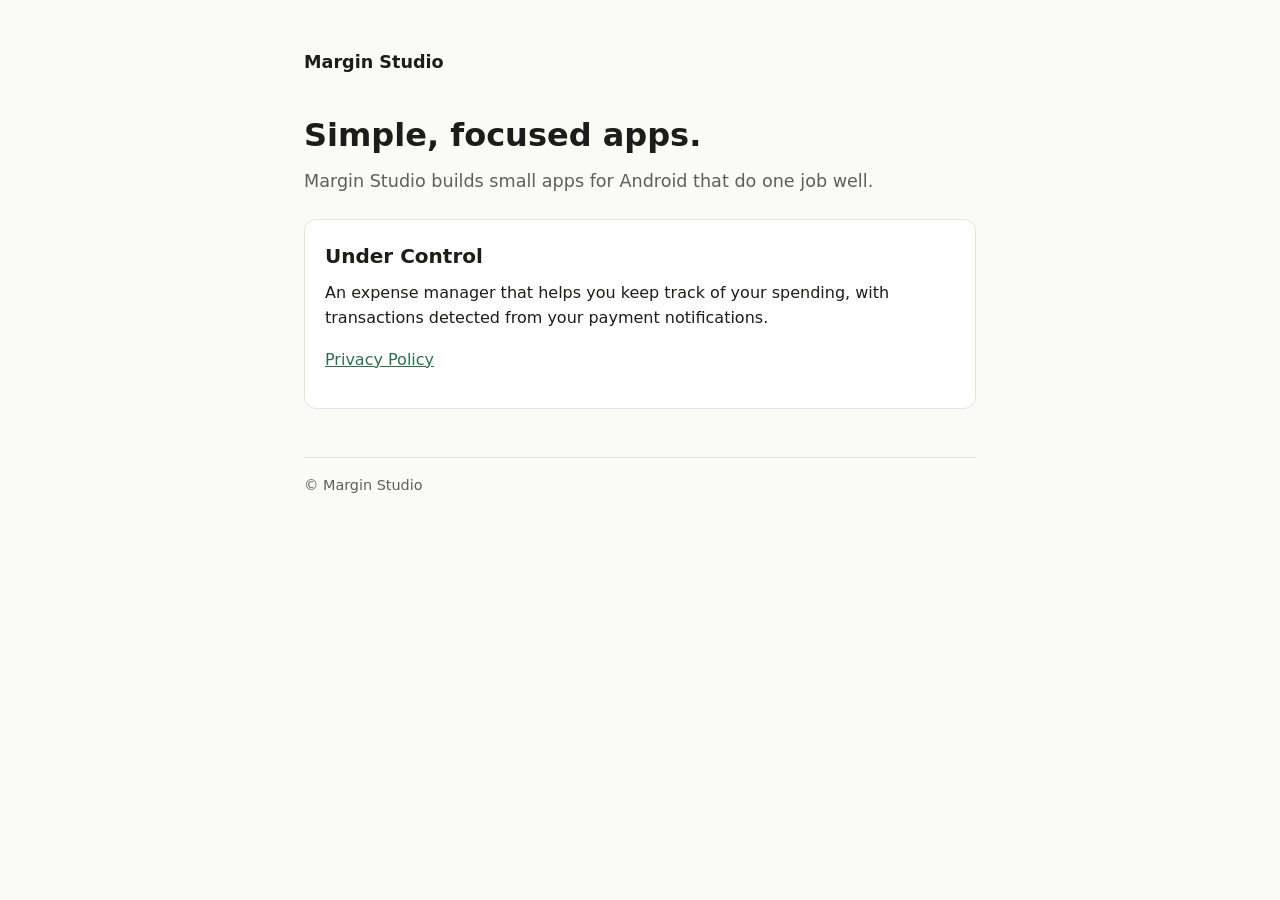
==== index.html @ 04290b34 "Add starter site: landing page and draft privacy placeholder Co-Authored-By: Claude Sonnet 5 <norepl" ====
<!DOCTYPE html>
<html lang="en">
<head>
  <meta charset="utf-8">
  <meta name="viewport" content="width=device-width, initial-scale=1">
  <title>Margin Studio</title>
  <meta name="description" content="Margin Studio builds simple, focused apps for Android.">
  <link rel="stylesheet" href="/style.css">
</head>
<body>
  <div class="wrap">
    <header>
      <a class="brand" href="/">Margin Studio</a>
    </header>

    <main>
      <h1>Simple, focused apps.</h1>
      <p class="lead">Margin Studio builds small apps for Android that do one job well.</p>

      <section class="card">
        <h2>Under Control</h2>
        <p>An expense manager that helps you keep track of your spending, with transactions detected from your payment notifications.</p>
        <p><a href="/undercontrol/privacy/">Privacy Policy</a></p>
      </section>
    </main>

    <footer>
      &copy; Margin Studio
    </footer>
  </div>
</body>
</html>
---- style.css ----
:root {
  --bg: #fafaf7;
  --surface: #ffffff;
  --text: #1c1c1a;
  --muted: #5f5f5a;
  --accent: #2f6f4f;
  --border: #e4e4de;
}

@media (prefers-color-scheme: dark) {
  :root {
    --bg: #121412;
    --surface: #1b1e1b;
    --text: #ececE6;
    --muted: #a3a39c;
    --accent: #7fc9a0;
    --border: #2b2f2b;
  }
}

* {
  box-sizing: border-box;
}

body {
  margin: 0;
  background: var(--bg);
  color: var(--text);
  font-family: system-ui, -apple-system, "Segoe UI", Roboto, sans-serif;
  line-height: 1.6;
}

.wrap {
  max-width: 44rem;
  margin: 0 auto;
  padding: 3rem 1rem 4rem;
}

header {
  margin-bottom: 2.5rem;
}

header a.brand {
  color: var(--text);
  font-weight: 700;
  font-size: 1.1rem;
  text-decoration: none;
}

h1 {
  font-size: 2rem;
  line-height: 1.2;
  margin: 0 0 0.75rem;
}

h2 {
  font-size: 1.25rem;
  margin: 2rem 0 0.5rem;
}

p {
  margin: 0 0 1rem;
}

a {
  color: var(--accent);
}

.lead {
  color: var(--muted);
  font-size: 1.1rem;
}

.card {
  background: var(--surface);
  border: 1px solid var(--border);
  border-radius: 12px;
  padding: 1.25rem;
  margin: 1.5rem 0;
}

.card h2 {
  margin-top: 0;
}

.notice {
  border-left: 4px solid var(--accent);
  background: var(--surface);
  padding: 0.75rem 1rem;
  border-radius: 0 8px 8px 0;
  margin: 1.5rem 0;
}

footer {
  margin-top: 3rem;
  padding-top: 1rem;
  border-top: 1px solid var(--border);
  color: var(--muted);
  font-size: 0.9rem;
}
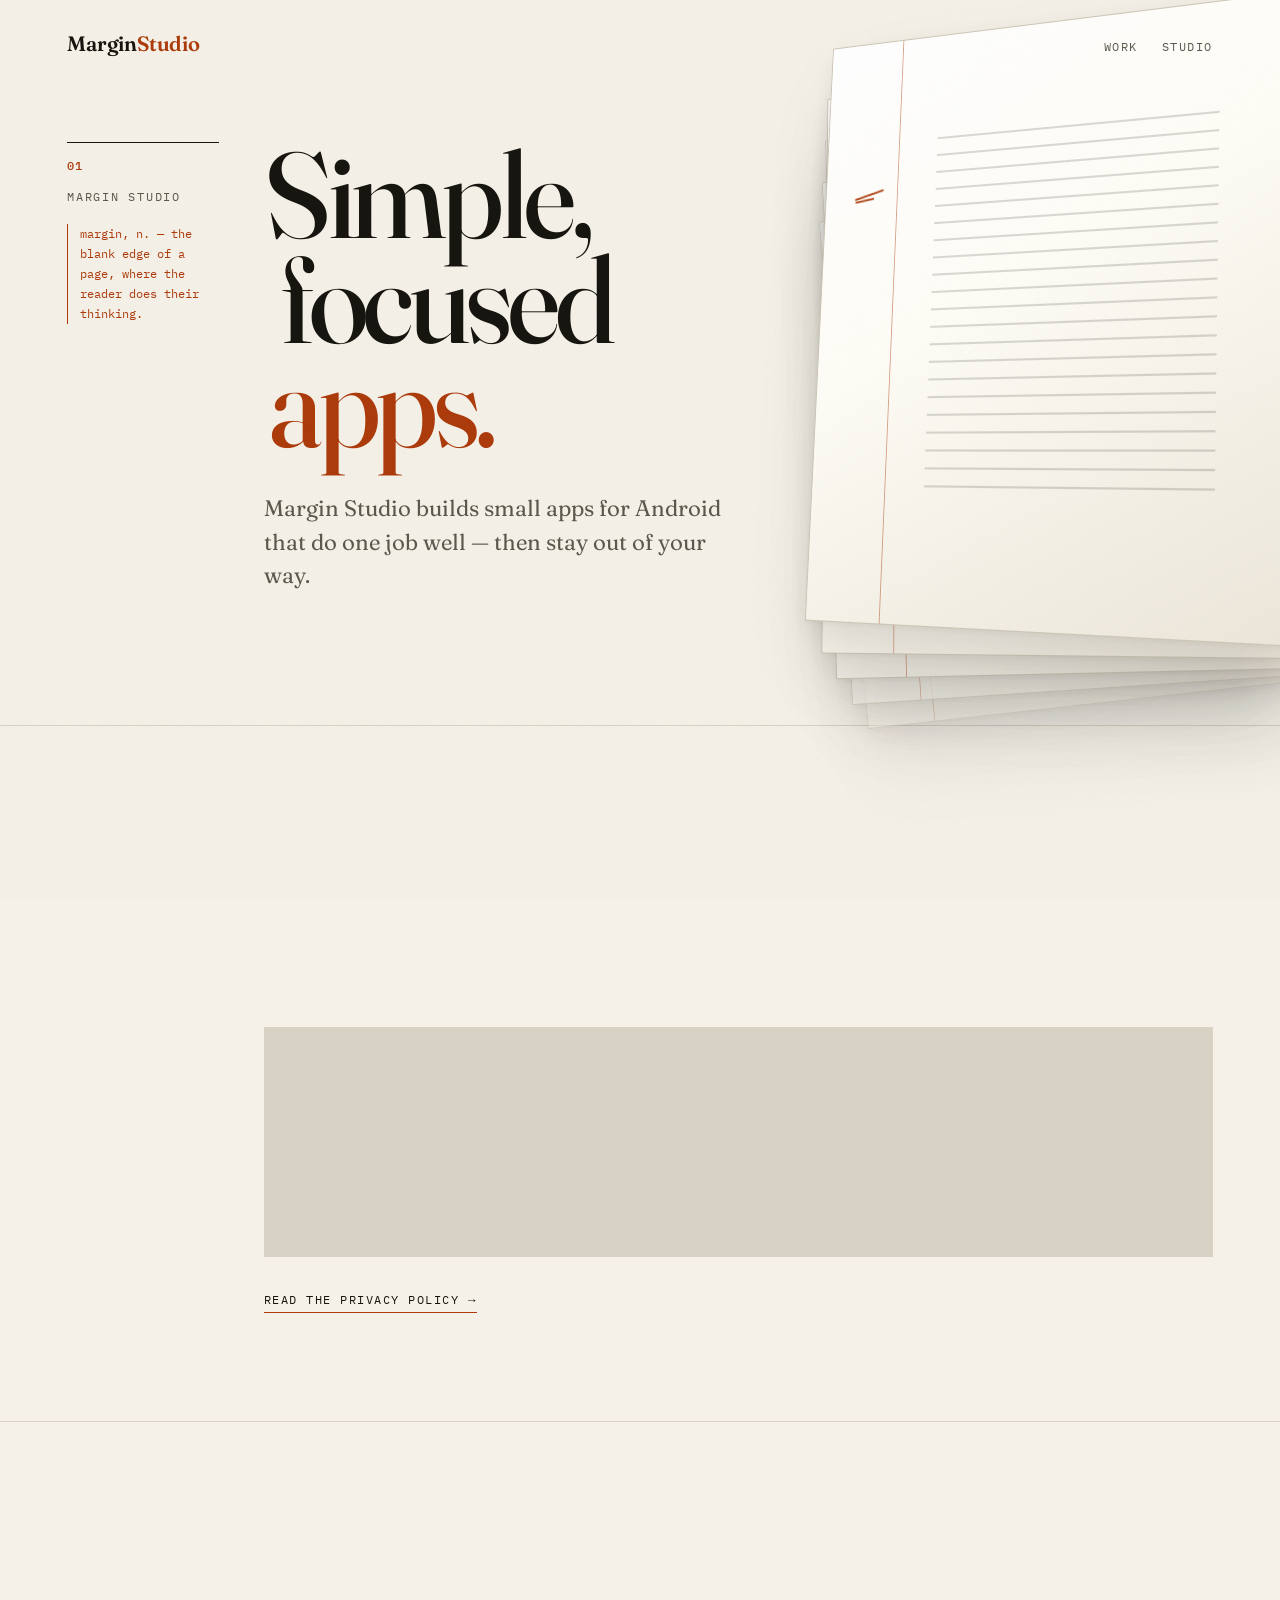
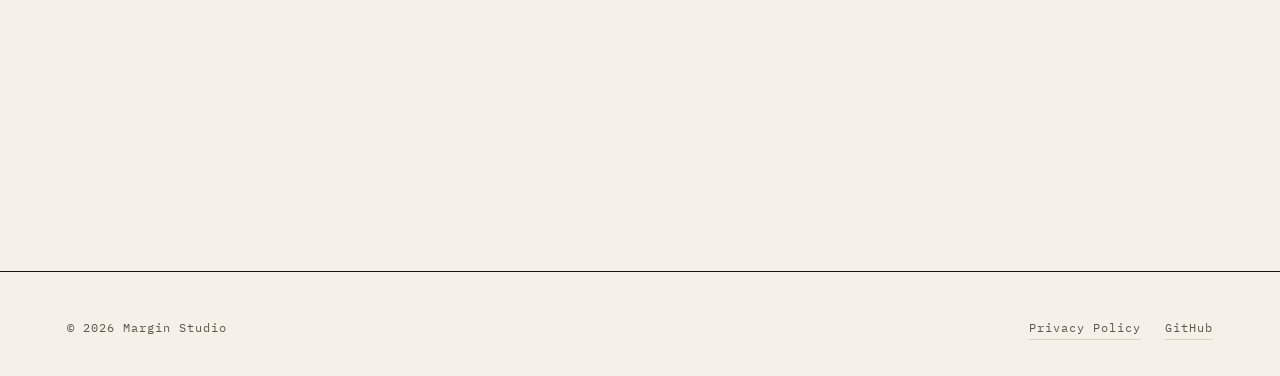
==== commit 57179118: "Redesign landing page around a marginalia concept Replace the placeholder landing page with an edito" ====
--- a/index.html
+++ b/index.html
@@ -4,29 +4,171 @@
   <meta charset="utf-8">
   <meta name="viewport" content="width=device-width, initial-scale=1">
   <title>Margin Studio</title>
-  <meta name="description" content="Margin Studio builds simple, focused apps for Android.">
+  <meta name="description" content="Margin Studio builds small, focused apps for Android that do one job well.">
+  <meta name="referrer" content="no-referrer">
+  <meta http-equiv="Content-Security-Policy" content="default-src 'self'; img-src 'self' data:; style-src 'self'; script-src 'self'; font-src 'self'; base-uri 'none'; form-action 'none'; object-src 'none'">
+
+  <link rel="preload" href="/fonts/fraunces-var-latin.woff2" as="font" type="font/woff2" crossorigin>
   <link rel="stylesheet" href="/style.css">
+  <script src="/script.js" defer></script>
 </head>
 <body>
-  <div class="wrap">
-    <header>
-      <a class="brand" href="/">Margin Studio</a>
-    </header>
+  <a class="skip" href="#main">Skip to content</a>
 
-    <main>
-      <h1>Simple, focused apps.</h1>
-      <p class="lead">Margin Studio builds small apps for Android that do one job well.</p>
+  <header class="site-head">
+    <div class="shell">
+      <a class="brand" href="/">Margin<em>Studio</em></a>
+      <nav class="site-nav" aria-label="Sections">
+        <a href="#work">Work</a>
+        <a href="#studio">Studio</a>
+      </nav>
+    </div>
+  </header>
 
-      <section class="card">
-        <h2>Under Control</h2>
-        <p>An expense manager that helps you keep track of your spending, with transactions detected from your payment notifications.</p>
-        <p><a href="/undercontrol/privacy/">Privacy Policy</a></p>
-      </section>
-    </main>
+  <main id="main">
 
-    <footer>
-      &copy; Margin Studio
-    </footer>
-  </div>
+    <!-- ── 01 · Hero ─────────────────────────────────────────────── -->
+    <section class="hero">
+      <div class="shell">
+        <div class="hero-grid">
+          <div class="rail" data-reveal>
+            <span class="folio">01</span>
+            <span class="label">Margin Studio</span>
+            <p class="note">margin, n. — the blank edge of a page, where the reader does their thinking.</p>
+          </div>
+
+          <div class="hero-body">
+            <h1 class="display">
+              <span class="line"><span class="line-in" data-reveal data-reveal-delay="1">Simple,</span></span>
+              <span class="line"><span class="line-in" data-reveal data-reveal-delay="2">focused</span></span>
+              <span class="line accent"><span class="line-in" data-reveal data-reveal-delay="3">apps.</span></span>
+            </h1>
+            <p class="lede" data-reveal data-reveal-delay="4">
+              Margin Studio builds small apps for Android that do one job well —
+              then stay out of your way.
+            </p>
+          </div>
+        </div>
+
+        <!-- Decorative: a stack of ruled sheets lifting off the page. -->
+        <div class="stage" aria-hidden="true">
+          <div class="sheets">
+            <div class="sheet"></div>
+            <div class="sheet"></div>
+            <div class="sheet"></div>
+            <div class="sheet"></div>
+            <div class="sheet"><span class="sheet-mark"></span></div>
+          </div>
+        </div>
+      </div>
+    </section>
+
+    <!-- ── 02 · Work ─────────────────────────────────────────────── -->
+    <section class="section" id="work">
+      <div class="shell">
+        <div class="tracks">
+          <div class="rail" data-reveal>
+            <span class="folio">02</span>
+            <span class="label">Work</span>
+          </div>
+
+          <div>
+            <div class="work-head" data-reveal>
+              <h2 class="section-title">Under Control</h2>
+              <span class="status">In development</span>
+            </div>
+
+            <div class="section-body" data-reveal data-reveal-delay="1">
+              <p>
+                An expense manager that keeps track of your spending, with
+                transactions detected from the payment notifications your phone
+                already receives.
+              </p>
+            </div>
+
+            <!--
+              TODO — Ashraf: these three points are written only from what the
+              previous site already claimed. Before launch, confirm or correct:
+                · Does everything stay on the device, or is anything synced?
+                · Is an account or sign-up required?
+                · Any analytics or crash-reporting SDKs?
+              Those same three answers are what the privacy policy needs, so
+              answering once covers both. Do not add a data-handling claim here
+              until it is verified — a Play reviewer may read this page.
+            -->
+            <ul class="features">
+              <li data-reveal data-reveal-delay="2">
+                <span class="idx">i</span>
+                <h3>Nothing to type</h3>
+                <p>
+                  Transactions are picked up from the payment notifications your
+                  bank and UPI apps already send. No manual entry, no receipts to
+                  photograph.
+                </p>
+              </li>
+              <li data-reveal data-reveal-delay="3">
+                <span class="idx">ii</span>
+                <h3>A clear picture</h3>
+                <p>
+                  See what you are spending and where it goes, without keeping a
+                  ledger by hand or reconciling anything at the end of the month.
+                </p>
+              </li>
+              <li data-reveal data-reveal-delay="4">
+                <span class="idx">iii</span>
+                <h3>Built for Android</h3>
+                <p>
+                  Designed around the way Android actually delivers notifications,
+                  rather than fitted to it afterwards.
+                </p>
+              </li>
+            </ul>
+
+            <!-- Play badge drops in here at launch, replacing nothing else. -->
+            <a class="link" href="/undercontrol/privacy/">Read the privacy policy</a>
+          </div>
+        </div>
+      </div>
+    </section>
+
+    <!-- ── 03 · Studio ───────────────────────────────────────────── -->
+    <section class="section" id="studio">
+      <div class="shell">
+        <div class="tracks">
+          <div class="rail" data-reveal>
+            <span class="folio">03</span>
+            <span class="label">Studio</span>
+            <p class="note">One person. One app at a time.</p>
+          </div>
+
+          <div class="section-body studio-body" data-reveal data-reveal-delay="1">
+            <p>
+              Most apps do too much. They grow features to justify a subscription,
+              collect more than they need, and turn a small task into a thing you
+              have to manage.
+            </p>
+            <p>
+              Margin Studio works the other way around. Pick one job, do it
+              properly, ask for as little as possible — and leave the margins
+              wide enough for the person using it to think.
+            </p>
+          </div>
+        </div>
+      </div>
+    </section>
+
+  </main>
+
+  <footer class="site-foot">
+    <div class="shell">
+      <div class="foot-grid">
+        <span>&copy; 2026 Margin Studio</span>
+        <nav class="foot-links" aria-label="Footer">
+          <a href="/undercontrol/privacy/">Privacy Policy</a>
+          <a href="https://github.com/ashrafkerawala" rel="noopener noreferrer">GitHub</a>
+        </nav>
+      </div>
+    </div>
+  </footer>
 </body>
 </html>
--- a/style.css
+++ b/style.css
@@ -1,100 +1,860 @@
+/* =========================================================================
+   Margin Studio
+   Concept: marginalia — the margin is an active part of the page, not
+   empty space. Folios, labels and annotations live out in the rail;
+   the centrepiece is a stack of ruled sheets tilted in 3D space.
+   ========================================================================= */
+
+/* ---------- 1. Fonts (self-hosted, latin subset) ---------- */
+
+@font-face {
+  font-family: "Fraunces";
+  src: url("/fonts/fraunces-var-latin.woff2") format("woff2-variations");
+  font-weight: 100 900;
+  font-style: normal;
+  font-display: swap;
+  unicode-range: U+0000-00FF, U+0131, U+0152-0153, U+02BB-02BC, U+02C6,
+    U+02DA, U+02DC, U+2000-206F, U+20AC, U+2122, U+2191, U+2193, U+2212,
+    U+2215, U+FEFF, U+FFFD;
+}
+
+@font-face {
+  font-family: "IBM Plex Mono";
+  src: url("/fonts/ibm-plex-mono-400-latin.woff2") format("woff2");
+  font-weight: 400;
+  font-style: normal;
+  font-display: swap;
+}
+
+@font-face {
+  font-family: "IBM Plex Mono";
+  src: url("/fonts/ibm-plex-mono-500-latin.woff2") format("woff2");
+  font-weight: 500;
+  font-style: normal;
+  font-display: swap;
+}
+
+/* ---------- 2. Tokens ---------- */
+
 :root {
-  --bg: #fafaf7;
-  --surface: #ffffff;
-  --text: #1c1c1a;
-  --muted: #5f5f5a;
-  --accent: #2f6f4f;
-  --border: #e4e4de;
+  /* Print stock, ink, and one accent: the proofreader's red pencil. */
+  --paper: #f5f1e8;
+  --paper-raised: #fffdf7;
+  --paper-sunk: #ece7da;
+  --ink: #17150f;
+  --ink-soft: #5c584c;
+  --rule: #d8d2c4;
+  /* Measured 5.47:1 on --paper. The brighter #c1440e came out at 4.54:1 —
+     a technical AA pass with no headroom, which is not good enough for
+     13px mono annotations. */
+  --annot: #ad3b0b;
+
+  /* Sheet lighting: a highlight edge and a defined border, so the stack
+     reads as physical paper rather than flat rectangles. */
+  --sheet-hi: #ffffff;
+  --sheet-edge: #cdc6b5;
+
+  --shadow-lift: 0 2px 4px rgb(23 21 15 / 0.04), 0 12px 28px rgb(23 21 15 / 0.07),
+    0 40px 80px rgb(23 21 15 / 0.06);
+  --grain-blend: multiply;
+  --grain-opacity: 0.055;
+
+  --font-display: "Fraunces", Georgia, "Times New Roman", serif;
+  --font-mono: "IBM Plex Mono", ui-monospace, "SFMono-Regular", Consolas, monospace;
+
+  /* Fluid scale.
+     The display size is bounded by viewport HEIGHT as well as width, via
+     min(): on a short laptop screen a purely vw-based size pushes the last
+     line below the fold. */
+  --f-display: clamp(3.4rem, min(9.5vw, 14vh), 8rem);
+  --f-h2: clamp(2rem, 5.2vw, 3.75rem);
+  --f-h3: clamp(1.35rem, 2.4vw, 1.75rem);
+  --f-lede: clamp(1.125rem, 1.15rem + 0.5vw, 1.4rem);
+  --f-body: clamp(1rem, 0.96rem + 0.2vw, 1.0625rem);
+  --f-mono: clamp(0.6875rem, 0.66rem + 0.15vw, 0.8125rem);
+
+  /* Layout */
+  --shell: 78rem;
+  --rail: 9.5rem;
+  --gutter: clamp(1.5rem, 3.5vw, 3rem);
+  --pad: clamp(1.25rem, 4vw, 3.25rem);
+  --section-gap: clamp(5rem, 12vh, 10rem);
 }
 
 @media (prefers-color-scheme: dark) {
   :root {
-    --bg: #121412;
-    --surface: #1b1e1b;
-    --text: #ececE6;
-    --muted: #a3a39c;
-    --accent: #7fc9a0;
-    --border: #2b2f2b;
-  }
-}
-
-* {
+    --paper: #141310;
+    --paper-raised: #1e1c17;
+    --paper-sunk: #100f0c;
+    --ink: #ece7db;
+    --ink-soft: #9c968a;
+    --rule: #312e26;
+    --annot: #e4702c;
+
+    /* Dark mode needs far more separation than light: paper-on-paper at
+       these luminances is otherwise invisible. */
+    --sheet-hi: #353027;
+    --sheet-edge: #4a443a;
+
+    --shadow-lift: 0 2px 4px rgb(0 0 0 / 0.3), 0 12px 28px rgb(0 0 0 / 0.45),
+      0 40px 80px rgb(0 0 0 / 0.4);
+    --grain-blend: overlay;
+    --grain-opacity: 0.09;
+  }
+}
+
+/* Registered so the parallax values interpolate as numbers, not strings.
+   Unsupported browsers still read them as plain custom properties. */
+@property --mx {
+  syntax: "<number>";
+  inherits: true;
+  initial-value: 0;
+}
+@property --my {
+  syntax: "<number>";
+  inherits: true;
+  initial-value: 0;
+}
+
+/* ---------- 3. Base ---------- */
+
+*,
+*::before,
+*::after {
   box-sizing: border-box;
+}
+
+html {
+  -webkit-text-size-adjust: 100%;
+  scroll-behavior: smooth;
 }
 
 body {
   margin: 0;
-  background: var(--bg);
-  color: var(--text);
-  font-family: system-ui, -apple-system, "Segoe UI", Roboto, sans-serif;
+  /* Column flex so the footer sits at the bottom of short pages (the
+     privacy policy) instead of floating halfway up. */
+  min-height: 100vh;
+  display: flex;
+  flex-direction: column;
+  background: var(--paper);
+  color: var(--ink);
+  font-family: var(--font-display);
+  font-size: var(--f-body);
+  font-variation-settings: "opsz" 14, "wght" 400, "SOFT" 0, "WONK" 0;
+  line-height: 1.65;
+  /* `clip` rather than `hidden`: hidden would make body a scroll container
+     and silently break `position: sticky` on the margin rail. */
+  overflow-x: hidden;
+  overflow-x: clip;
+  -webkit-font-smoothing: antialiased;
+}
+
+/* Paper grain. Decorative, never interactive. */
+body::after {
+  content: "";
+  position: fixed;
+  inset: 0;
+  z-index: 9999;
+  pointer-events: none;
+  opacity: var(--grain-opacity);
+  mix-blend-mode: var(--grain-blend);
+  background-image: url("data:image/svg+xml,%3Csvg xmlns='http://www.w3.org/2000/svg' width='200' height='200'%3E%3Cfilter id='n'%3E%3CfeTurbulence type='fractalNoise' baseFrequency='0.82' numOctaves='4' stitchTiles='stitch'/%3E%3C/filter%3E%3Crect width='100%25' height='100%25' filter='url(%23n)'/%3E%3C/svg%3E");
+}
+
+a {
+  color: inherit;
+}
+
+p {
+  margin: 0 0 1.1em;
+}
+
+::selection {
+  background: var(--annot);
+  color: var(--paper-raised);
+}
+
+:focus-visible {
+  outline: 2px solid var(--annot);
+  outline-offset: 3px;
+  border-radius: 2px;
+}
+
+.skip {
+  position: absolute;
+  left: -9999px;
+  top: 0;
+  padding: 0.75rem 1.25rem;
+  background: var(--annot);
+  color: #fff;
+  font-family: var(--font-mono);
+  font-size: var(--f-mono);
+  text-transform: uppercase;
+  letter-spacing: 0.1em;
+  z-index: 10000;
+}
+.skip:focus {
+  left: 0.5rem;
+  top: 0.5rem;
+}
+
+/* ---------- 4. Layout primitives ---------- */
+
+.shell {
+  max-width: var(--shell);
+  margin-inline: auto;
+  padding-inline: var(--pad);
+}
+
+/* Two-track grid: the margin rail, then the text column. */
+.tracks {
+  display: grid;
+  grid-template-columns: var(--rail) minmax(0, 1fr);
+  gap: var(--gutter);
+  align-items: start;
+}
+
+.rail {
+  position: sticky;
+  top: 2rem;
+  display: flex;
+  flex-direction: column;
+  gap: 0.6rem;
+  padding-top: 0.75rem;
+  border-top: 1px solid var(--ink);
+}
+
+.folio {
+  font-family: var(--font-mono);
+  font-size: var(--f-mono);
+  font-weight: 500;
+  letter-spacing: 0.06em;
+  color: var(--annot);
+}
+
+.label {
+  font-family: var(--font-mono);
+  font-size: var(--f-mono);
+  letter-spacing: 0.14em;
+  text-transform: uppercase;
+  color: var(--ink-soft);
+}
+
+/* An annotation: red, mono, set as if pencilled into the margin. */
+.note {
+  font-family: var(--font-mono);
+  font-size: var(--f-mono);
   line-height: 1.6;
-}
-
-.wrap {
+  color: var(--annot);
+  border-left: 1px solid var(--annot);
+  padding-left: 0.75rem;
+  margin-top: 0.5rem;
+}
+
+/* ---------- 5. Header ---------- */
+
+.site-head {
+  position: relative;
+  z-index: 5;
+  padding-block: clamp(1.5rem, 3vh, 2.5rem);
+}
+
+.site-head .shell {
+  display: flex;
+  align-items: baseline;
+  justify-content: space-between;
+  gap: 1rem;
+  flex-wrap: wrap;
+}
+
+.brand {
+  font-family: var(--font-display);
+  font-variation-settings: "opsz" 48, "wght" 600, "SOFT" 20, "WONK" 1;
+  font-size: 1.3rem;
+  letter-spacing: -0.01em;
+  text-decoration: none;
+}
+.brand em {
+  font-style: normal;
+  color: var(--annot);
+}
+
+.site-nav {
+  display: flex;
+  gap: 1.5rem;
+  font-family: var(--font-mono);
+  font-size: var(--f-mono);
+  letter-spacing: 0.12em;
+  text-transform: uppercase;
+}
+.site-nav a {
+  color: var(--ink-soft);
+  text-decoration: none;
+  padding-bottom: 2px;
+  border-bottom: 1px solid transparent;
+  transition: color 0.25s ease, border-color 0.25s ease;
+}
+.site-nav a:hover {
+  color: var(--annot);
+  border-bottom-color: var(--annot);
+}
+
+/* ---------- 6. Hero ---------- */
+
+.hero {
+  position: relative;
+  padding-block: clamp(2rem, 6vh, 5rem) var(--section-gap);
+}
+
+/* The sheet stage anchors to the content column, not the viewport,
+   so it bleeds off the shell edge by a controlled amount. */
+.hero .shell {
+  position: relative;
+}
+
+.hero-grid {
+  position: relative;
+  display: grid;
+  grid-template-columns: var(--rail) minmax(0, 1fr);
+  gap: var(--gutter);
+  align-items: start;
+}
+
+.hero-body {
+  position: relative;
+  z-index: 2;
+}
+
+.display {
+  margin: 0;
+  font-size: var(--f-display);
+  /* opsz 144 is the display cut: high contrast, fine hairlines.
+     WONK 1 turns on the quirky alternate letterforms. */
+  font-variation-settings: "opsz" 144, "wght" 480, "SOFT" 0, "WONK" 1;
+  line-height: 0.86;
+  letter-spacing: -0.035em;
+  text-wrap: balance;
+}
+
+/* Two nested elements on purpose: `.line` owns the parallax transform,
+   `.line-in` owns the reveal transform. One element cannot hold both,
+   since the second `transform` would simply overwrite the first.
+
+   Deliberately 2D. Putting the headline in a `preserve-3d` context with
+   translateZ forces the browser to rasterize the text into a composited
+   texture and then scale it, which softens the edges — unacceptable when
+   the type is the design. Staggered translateX reads as depth anyway, and
+   the genuine 3D lives in the sheet stage where it costs nothing. */
+.display .line {
+  display: block;
+}
+
+.display .line-in {
+  display: block;
+}
+
+/* Each line drifts a different distance — the nearer it "is", the more it
+   moves. Same cue the sheet stack uses, without the 3D cost. */
+.display .line:nth-child(1) {
+  transform: translateX(calc(var(--mx) * 4px));
+}
+.display .line:nth-child(2) {
+  margin-left: 0.14em;
+  transform: translateX(calc(var(--mx) * 10px));
+}
+.display .line:nth-child(3) {
+  margin-left: 0.04em;
+  transform: translateX(calc(var(--mx) * 17px));
+}
+
+/* "apps." gets the accent — the one word that names what they make. */
+.display .accent {
+  color: var(--annot);
+}
+
+.lede {
+  max-width: 34ch;
+  margin-top: clamp(1.75rem, 4vh, 2.75rem);
+  font-size: var(--f-lede);
+  font-variation-settings: "opsz" 24, "wght" 380, "SOFT" 30, "WONK" 0;
+  color: var(--ink-soft);
+  line-height: 1.5;
+}
+
+/* ---------- 7. The 3D sheet stack ---------- */
+
+.stage {
+  position: absolute;
+  z-index: 1;
+  right: calc(var(--pad) * -0.25);
+  top: 50%;
+  width: min(30rem, 42vw);
+  aspect-ratio: 5 / 6;
+  translate: 0 -50%;
+  perspective: 1400px;
+  perspective-origin: 60% 45%;
+  pointer-events: none;
+}
+
+.sheets {
+  position: absolute;
+  inset: 0;
+  transform-style: preserve-3d;
+  /* Base tilt, then the live pointer parallax on top. */
+  transform: rotateX(calc(8deg + var(--my) * -7deg))
+    rotateY(calc(-22deg + var(--mx) * 11deg)) rotateZ(-3deg);
+}
+
+.sheet {
+  position: absolute;
+  inset: 0;
+  /* A raking light across each sheet — the cheapest way to make a flat
+     rectangle read as a physical surface tilted in space. */
+  background: linear-gradient(
+    152deg,
+    var(--sheet-hi) 0%,
+    var(--paper-raised) 42%,
+    var(--paper-sunk) 100%
+  );
+  border: 1px solid var(--sheet-edge);
+  box-shadow: var(--shadow-lift);
+  overflow: hidden;
+  backface-visibility: hidden;
+}
+
+/* The red margin rule — the detail the whole concept hangs on. */
+.sheet::before {
+  content: "";
+  position: absolute;
+  inset-block: 0;
+  left: 17%;
+  width: 1px;
+  background: var(--annot);
+  opacity: 0.45;
+}
+
+/* Ghost text: ruled lines standing in for body copy. */
+.sheet::after {
+  content: "";
+  position: absolute;
+  inset: 13% 9% 16% 23%;
+  background: repeating-linear-gradient(
+    to bottom,
+    var(--rule) 0 1px,
+    transparent 1px 15px
+  );
+  opacity: 0.85;
+}
+
+.sheet:nth-child(1) {
+  transform: translateZ(-90px) translate(-9%, 7%) rotate(-5deg);
+  opacity: 0.5;
+}
+.sheet:nth-child(2) {
+  transform: translateZ(-45px) translate(-4.5%, 3.5%) rotate(-2.5deg);
+  opacity: 0.72;
+}
+.sheet:nth-child(3) {
+  transform: translateZ(0);
+}
+.sheet:nth-child(4) {
+  transform: translateZ(45px) translate(4.5%, -3.5%) rotate(2deg);
+}
+/* The front sheet carries a struck-through line and a margin tick,
+   like a page someone has actually marked up. */
+.sheet:nth-child(5) {
+  transform: translateZ(92px) translate(9.5%, -7.5%) rotate(4.5deg);
+}
+.sheet:nth-child(5)::after {
+  inset: 18% 14% 22% 26%;
+  background: repeating-linear-gradient(
+    to bottom,
+    var(--ink) 0 2px,
+    transparent 2px 17px
+  );
+  opacity: 0.16;
+}
+
+.sheet-mark {
+  position: absolute;
+  left: 7%;
+  top: 27%;
+  width: 7%;
+  height: 1.5px;
+  background: var(--annot);
+  transform: rotate(-14deg);
+  opacity: 0.9;
+}
+.sheet-mark::after {
+  content: "";
+  position: absolute;
+  left: 0;
+  top: 260%;
+  width: 62%;
+  height: 1.5px;
+  background: var(--annot);
+  transform: rotate(6deg);
+}
+
+/* ---------- 8. Sections ---------- */
+
+.section {
+  padding-block: var(--section-gap);
+  border-top: 1px solid var(--rule);
+}
+
+.section-title {
+  margin: 0 0 clamp(1.5rem, 3vh, 2.25rem);
+  font-size: var(--f-h2);
+  font-variation-settings: "opsz" 96, "wght" 450, "SOFT" 0, "WONK" 1;
+  line-height: 0.95;
+  letter-spacing: -0.025em;
+}
+
+.section-body {
+  max-width: 62ch;
+}
+
+.section-body > p:last-child {
+  margin-bottom: 0;
+}
+
+/* ---------- 9. Work / Under Control ---------- */
+
+.work-head {
+  display: flex;
+  align-items: baseline;
+  gap: 1rem;
+  flex-wrap: wrap;
+  margin-bottom: 1rem;
+}
+
+.status {
+  font-family: var(--font-mono);
+  font-size: var(--f-mono);
+  font-weight: 500;
+  letter-spacing: 0.14em;
+  text-transform: uppercase;
+  color: var(--annot);
+  border: 1px solid var(--annot);
+  border-radius: 999px;
+  padding: 0.2rem 0.7rem;
+  white-space: nowrap;
+}
+
+.features {
+  list-style: none;
+  margin: clamp(2rem, 4vh, 3rem) 0 0;
+  padding: 0;
+  display: grid;
+  gap: 1px;
+  background: var(--rule);
+  border-block: 1px solid var(--rule);
+  grid-template-columns: repeat(auto-fit, minmax(15rem, 1fr));
+}
+
+.features li {
+  background: var(--paper);
+  padding: clamp(1.25rem, 2.5vw, 1.75rem) clamp(1rem, 2vw, 1.5rem);
+}
+
+.features h3 {
+  margin: 0 0 0.5rem;
+  font-size: var(--f-h3);
+  font-variation-settings: "opsz" 36, "wght" 500, "SOFT" 20, "WONK" 1;
+  line-height: 1.15;
+  letter-spacing: -0.015em;
+}
+
+.features p {
+  margin: 0;
+  color: var(--ink-soft);
+  font-size: 0.95rem;
+  line-height: 1.6;
+}
+
+.features .idx {
+  display: block;
+  margin-bottom: 0.9rem;
+  font-family: var(--font-mono);
+  font-size: var(--f-mono);
+  font-weight: 500;
+  letter-spacing: 0.1em;
+  color: var(--annot);
+}
+
+/* Underlined link that draws itself on hover. */
+.link {
+  display: inline-block;
+  margin-top: 2rem;
+  font-family: var(--font-mono);
+  font-size: var(--f-mono);
+  letter-spacing: 0.12em;
+  text-transform: uppercase;
+  text-decoration: none;
+  color: var(--ink);
+  padding-bottom: 3px;
+  background-image: linear-gradient(var(--annot), var(--annot));
+  background-repeat: no-repeat;
+  background-position: 0 100%;
+  background-size: 100% 1px;
+  transition: background-size 0.3s ease, color 0.3s ease;
+}
+.link:hover {
+  color: var(--annot);
+  background-size: 100% 2px;
+}
+.link::after {
+  content: " \2192";
+}
+
+/* ---------- 10. Studio note ---------- */
+
+.studio-body p {
+  font-size: var(--f-lede);
+  font-variation-settings: "opsz" 24, "wght" 380, "SOFT" 30, "WONK" 0;
+  line-height: 1.55;
+  max-width: 46ch;
+}
+
+.studio-body p + p {
+  color: var(--ink-soft);
+}
+
+/* ---------- 11. Footer ---------- */
+
+main {
+  flex: 1 0 auto;
+}
+
+.site-foot {
+  flex-shrink: 0;
+  border-top: 1px solid var(--ink);
+  padding-block: clamp(2rem, 5vh, 3.5rem) clamp(2rem, 4vh, 3rem);
+}
+
+.foot-grid {
+  display: flex;
+  justify-content: space-between;
+  align-items: baseline;
+  gap: 1.5rem 2rem;
+  flex-wrap: wrap;
+  font-family: var(--font-mono);
+  font-size: var(--f-mono);
+  letter-spacing: 0.08em;
+  color: var(--ink-soft);
+}
+
+.foot-links {
+  display: flex;
+  gap: 1.5rem;
+  flex-wrap: wrap;
+}
+.foot-links a {
+  color: var(--ink-soft);
+  text-decoration: none;
+  border-bottom: 1px solid var(--rule);
+  padding-bottom: 2px;
+  transition: color 0.25s ease, border-color 0.25s ease;
+}
+.foot-links a:hover {
+  color: var(--annot);
+  border-bottom-color: var(--annot);
+}
+
+/* ---------- 12. Reveal choreography ---------- */
+
+/* Only hide things when scripting is available to bring them back.
+   Without JS (or without support for this query) content renders
+   immediately — the animation is an enhancement, never a gate. */
+@media (scripting: enabled) {
+  [data-reveal] {
+    opacity: 0;
+    transform: translateY(1.5rem);
+    transition: opacity 0.85s cubic-bezier(0.22, 1, 0.36, 1),
+      transform 0.85s cubic-bezier(0.22, 1, 0.36, 1);
+  }
+  [data-reveal].is-in {
+    opacity: 1;
+    transform: none;
+  }
+  [data-reveal-delay="1"] { transition-delay: 0.09s; }
+  [data-reveal-delay="2"] { transition-delay: 0.18s; }
+  [data-reveal-delay="3"] { transition-delay: 0.27s; }
+  [data-reveal-delay="4"] { transition-delay: 0.36s; }
+  [data-reveal-delay="5"] { transition-delay: 0.45s; }
+}
+
+/* The sheet stack assembles itself once, on load. */
+@keyframes sheet-settle {
+  from {
+    opacity: 0;
+    transform: translateZ(0) translate(0, 14%) rotate(0deg);
+  }
+}
+
+.sheet {
+  animation: sheet-settle 1.1s cubic-bezier(0.22, 1, 0.36, 1) backwards;
+}
+.sheet:nth-child(1) { animation-delay: 0.05s; }
+.sheet:nth-child(2) { animation-delay: 0.14s; }
+.sheet:nth-child(3) { animation-delay: 0.23s; }
+.sheet:nth-child(4) { animation-delay: 0.32s; }
+.sheet:nth-child(5) { animation-delay: 0.41s; }
+
+/* Progressive enhancement: where scroll-linked animation is supported,
+   the stack drifts gently as the hero leaves the viewport. */
+@supports (animation-timeline: view()) {
+  @media (prefers-reduced-motion: no-preference) {
+    .sheets {
+      animation: stack-drift linear both;
+      animation-timeline: view();
+      animation-range: entry 40% exit 90%;
+    }
+    @keyframes stack-drift {
+      to {
+        translate: 0 -5%;
+        rotate: 1.5deg;
+      }
+    }
+  }
+}
+
+/* ---------- 13. Responsive ---------- */
+
+@media (max-width: 62rem) {
+  :root {
+    --rail: 6.5rem;
+  }
+  .stage {
+    width: min(24rem, 46vw);
+    opacity: 0.55;
+    right: calc(var(--pad) * -0.6);
+  }
+  .display {
+    letter-spacing: -0.03em;
+  }
+}
+
+@media (max-width: 46rem) {
+  :root {
+    --rail: 0px;
+    --gutter: 0px;
+  }
+  .tracks,
+  .hero-grid {
+    grid-template-columns: minmax(0, 1fr);
+  }
+  /* The rail reflows inline, above its section: folio and label share one
+     line, the annotation drops to its own full-width line beneath. Without
+     the wrap the label breaks across two lines and squeezes the note into
+     a ~200px column. */
+  .rail {
+    position: static;
+    flex-direction: row;
+    flex-wrap: wrap;
+    align-items: baseline;
+    gap: 0.75rem;
+    margin-bottom: 1.75rem;
+    padding-top: 0.6rem;
+  }
+  .note {
+    flex-basis: 100%;
+    border-left: 2px solid var(--annot);
+    padding-left: 0.75rem;
+    margin-top: 0.35rem;
+    max-width: 38ch;
+  }
+  /* Behind the type, dimmed — depth without crowding the headline. */
+  .stage {
+    width: min(20rem, 76vw);
+    right: -16%;
+    top: 68%;
+    opacity: 0.42;
+  }
+  .lede {
+    max-width: none;
+  }
+}
+
+/* ---------- 14. Reduced motion ---------- */
+
+@media (prefers-reduced-motion: reduce) {
+  html {
+    scroll-behavior: auto;
+  }
+  *,
+  *::before,
+  *::after {
+    animation-duration: 0.001ms !important;
+    animation-iteration-count: 1 !important;
+    transition-duration: 0.001ms !important;
+  }
+  /* Freeze the stack at its resting tilt, ignoring the pointer. */
+  .sheets {
+    transform: rotateX(8deg) rotateY(-22deg) rotateZ(-3deg);
+  }
+  .display .line {
+    transform: none !important;
+  }
+  [data-reveal] {
+    opacity: 1 !important;
+    transform: none !important;
+  }
+}
+
+/* ---------- 15. Document pages (privacy policy, etc.) ----------
+   Shares the tokens and type, but stays a plain readable document:
+   no 3D, no motion, generous measure. */
+
+.doc {
   max-width: 44rem;
-  margin: 0 auto;
-  padding: 3rem 1rem 4rem;
-}
-
-header {
-  margin-bottom: 2.5rem;
-}
-
-header a.brand {
-  color: var(--text);
-  font-weight: 700;
-  font-size: 1.1rem;
-  text-decoration: none;
-}
-
-h1 {
-  font-size: 2rem;
+  margin-inline: auto;
+  padding-block: clamp(2rem, 5vh, 4rem) clamp(4rem, 8vh, 6rem);
+}
+
+.doc h1 {
+  margin: 0 0 1.5rem;
+  font-size: clamp(2rem, 5vw, 3rem);
+  font-variation-settings: "opsz" 72, "wght" 460, "SOFT" 0, "WONK" 1;
+  line-height: 1.05;
+  letter-spacing: -0.025em;
+}
+
+.doc h2 {
+  margin: 2.5rem 0 0.75rem;
+  font-size: var(--f-h3);
+  font-variation-settings: "opsz" 36, "wght" 520, "SOFT" 20, "WONK" 0;
   line-height: 1.2;
-  margin: 0 0 0.75rem;
-}
-
-h2 {
-  font-size: 1.25rem;
-  margin: 2rem 0 0.5rem;
-}
-
-p {
-  margin: 0 0 1rem;
-}
-
-a {
-  color: var(--accent);
-}
-
-.lead {
-  color: var(--muted);
-  font-size: 1.1rem;
-}
-
-.card {
-  background: var(--surface);
-  border: 1px solid var(--border);
-  border-radius: 12px;
-  padding: 1.25rem;
-  margin: 1.5rem 0;
-}
-
-.card h2 {
-  margin-top: 0;
+}
+
+.doc p,
+.doc li {
+  font-variation-settings: "opsz" 16, "wght" 400, "SOFT" 20, "WONK" 0;
+  line-height: 1.7;
+}
+
+.doc a {
+  color: var(--annot);
+  text-underline-offset: 3px;
+}
+
+.doc .updated {
+  font-family: var(--font-mono);
+  font-size: var(--f-mono);
+  letter-spacing: 0.1em;
+  text-transform: uppercase;
+  color: var(--ink-soft);
+  margin-bottom: 2rem;
 }
 
 .notice {
-  border-left: 4px solid var(--accent);
-  background: var(--surface);
-  padding: 0.75rem 1rem;
-  border-radius: 0 8px 8px 0;
-  margin: 1.5rem 0;
-}
-
-footer {
-  margin-top: 3rem;
-  padding-top: 1rem;
-  border-top: 1px solid var(--border);
-  color: var(--muted);
-  font-size: 0.9rem;
-}
+  border-left: 3px solid var(--annot);
+  background: var(--paper-raised);
+  padding: 1rem 1.25rem;
+  margin: 2rem 0;
+}
+.notice strong {
+  font-variation-settings: "opsz" 16, "wght" 600, "SOFT" 0, "WONK" 0;
+  color: var(--annot);
+}
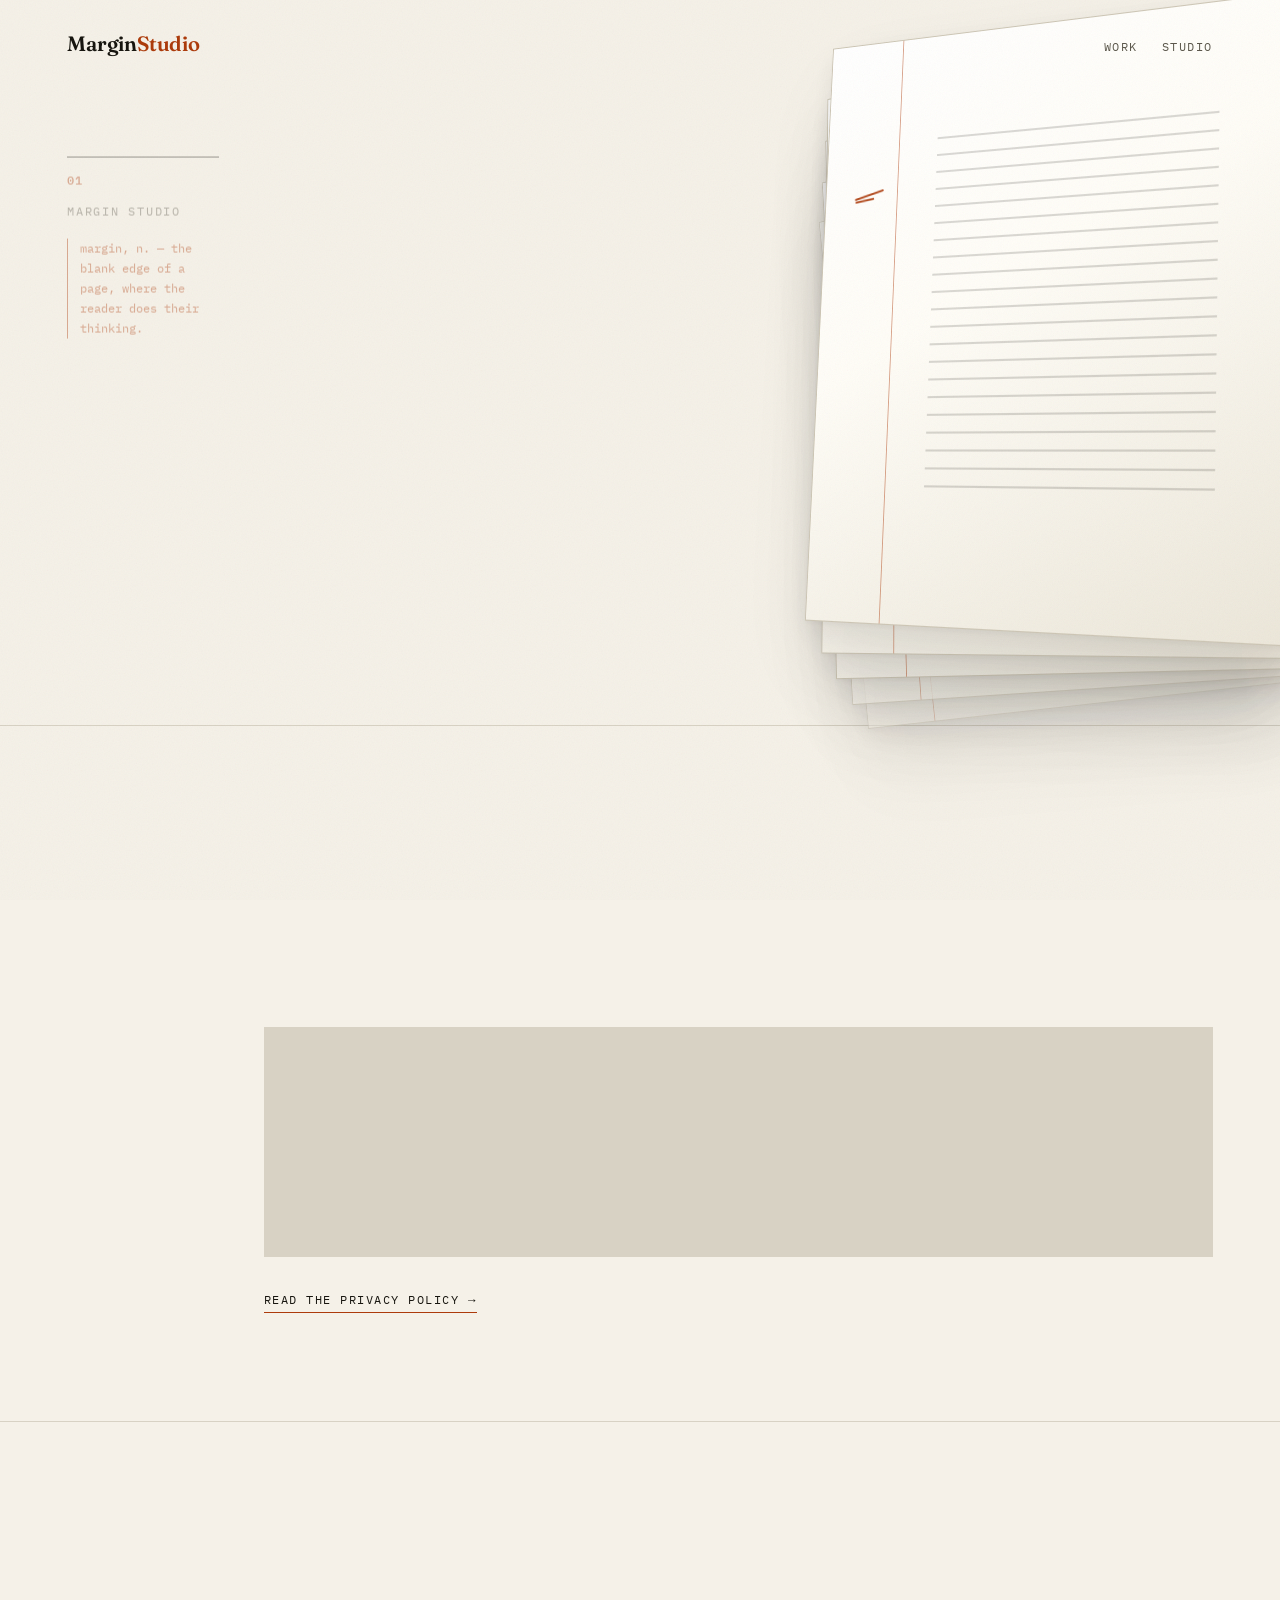
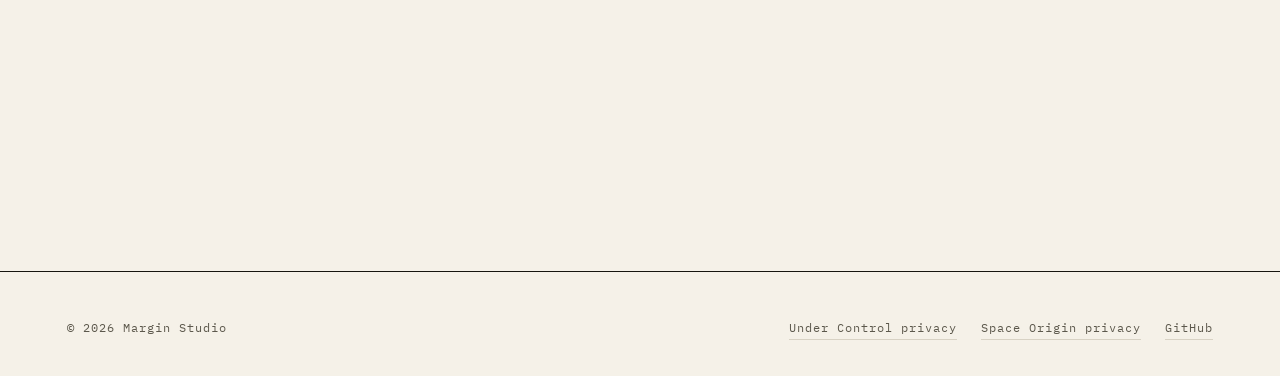
==== commit 7636f375: "Add the Space Origin privacy policy New page at /spaceorigin/privacy/ and a footer link to it on the" ====
--- a/index.html
+++ b/index.html
@@ -164,7 +164,8 @@
       <div class="foot-grid">
         <span>&copy; 2026 Margin Studio</span>
         <nav class="foot-links" aria-label="Footer">
-          <a href="/undercontrol/privacy/">Privacy Policy</a>
+          <a href="/undercontrol/privacy/">Under Control privacy</a>
+          <a href="/spaceorigin/privacy/">Space Origin privacy</a>
           <a href="https://github.com/ashrafkerawala" rel="noopener noreferrer">GitHub</a>
         </nav>
       </div>
